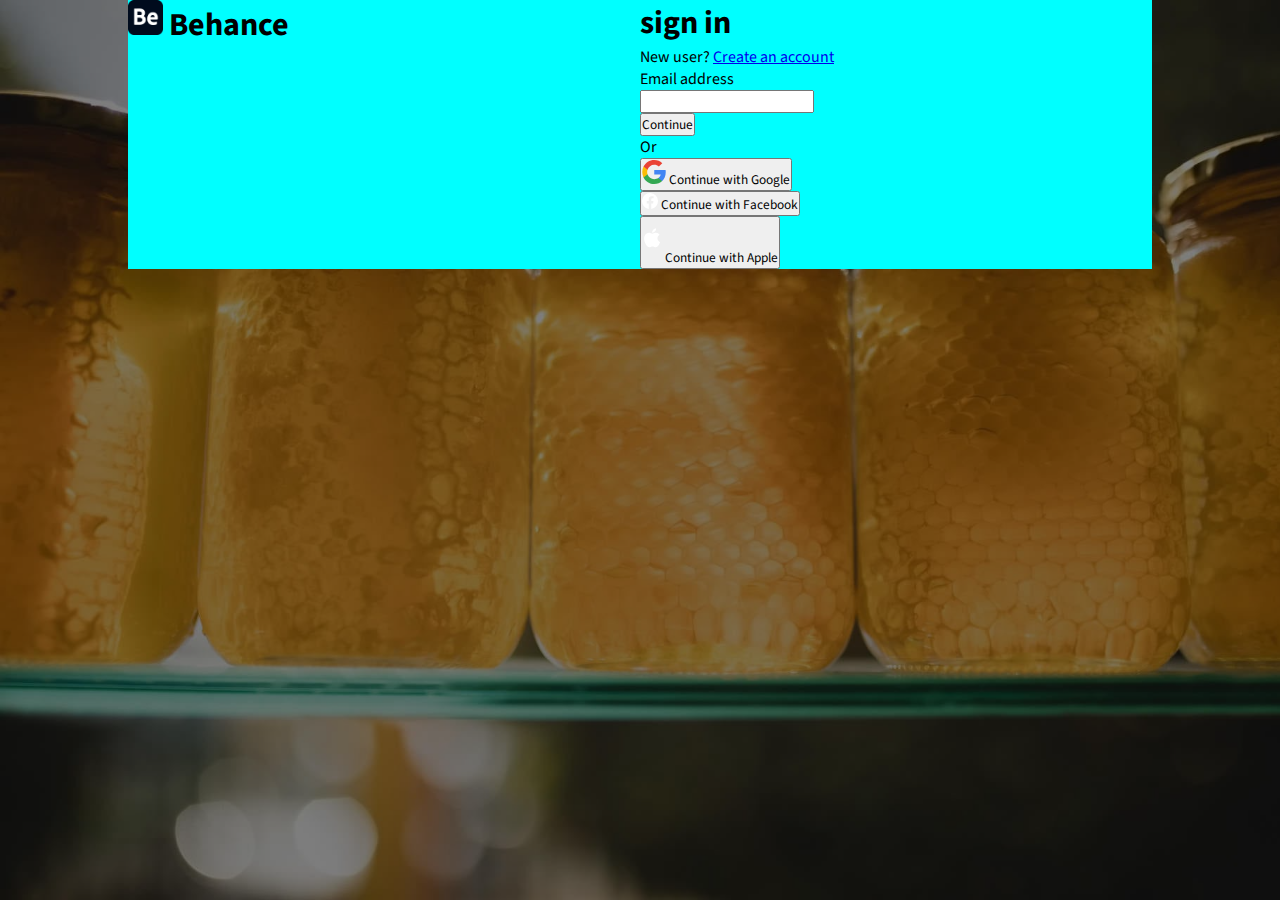
==== Login-Behance/index.html @ 5b4c5afb "LoginPage Behance" ====
<!DOCTYPE html>
<html lang="id">

<head>
  <Title>Behance</Title>
  <!-- font -->
  <link rel="preconnect" href="https://fonts.googleapis.com">
  <link rel="preconnect" href="https://fonts.gstatic.com" crossorigin>
  <link href="https://fonts.googleapis.com/css2?family=Source+Sans+Pro:wght@200&display=swap" rel="stylesheet">
  <!-- css -->
  <link rel="stylesheet" href="css/style.css">
</head>

<body>
  <div class="container satu">
    <div class="container dua">
      <!-- konten kiri -->
      <div class="left">
        <h1> <img class="img" src="img/behance_logo.png" alt="logo behace"> Behance</h1>
      </div>
      <!-- Konten Kanan -->
      <div class="right">
        <h1>sign in</h1>
        <p>New user? <a target="_blank" href="instagram.com/hibnastiar">Create an account</a></p>
        <form>
          <label for="email">Email address</label><br>
          <input type="email"><br>
          <button>Continue</button><br>
          <p>Or</p>
          <button> <img src="img/google_logo.svg" alt="logo google"> Continue with Google</button><br>
          <button> <img src="img/fb_logo.svg" alt="logo fb"> Continue with Facebook</button><br>
          <button> <img src="img/apple_logo.svg" alt="logo apple"> Continue with Apple</button><br>
        </form>
      </div>
    </div>
  </div>
</body>

</html>
---- Login-Behance/css/style.css ----
* {
  margin: 0;
  padding: 0;
  font-family: "Source Sans Pro", sans-serif;
}

/* backgorund */
body {
  background-image: url(../img/bg.jpg);
  background-repeat: no-repeat;
  background-size: cover;
}

/* dark layer */
.container.satu {
  width: 100vw;
  height: 100vh;
  background-color: rgba(0, 0, 0, 0.5);
}

/* Main Container */
.container.dua {
  width: 80vw;
  display: flex;
  margin: auto;
  background-color: aqua;
}

/* Konten Kiri */
.container.dua .left {
  width: 50%;
}

.left img {
  width: 35px;
  height: 35px;
  margin: auto;
}
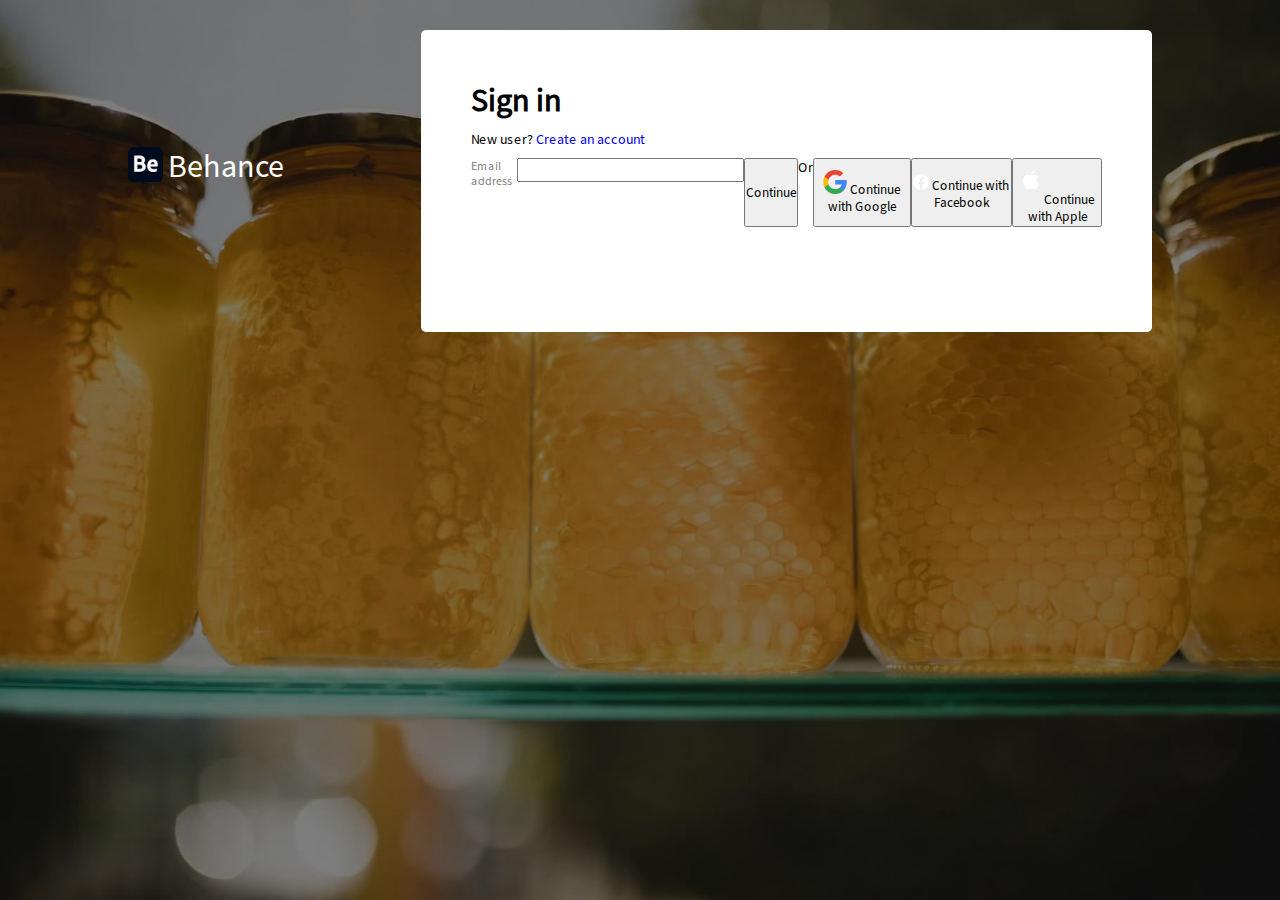
==== commit 216f28bb: "styling form sedikit" ====
--- a/Login-Behance/index.html
+++ b/Login-Behance/index.html
@@ -3,10 +3,6 @@
 
 <head>
   <Title>Behance</Title>
-  <!-- font -->
-  <link rel="preconnect" href="https://fonts.googleapis.com">
-  <link rel="preconnect" href="https://fonts.gstatic.com" crossorigin>
-  <link href="https://fonts.googleapis.com/css2?family=Source+Sans+Pro:wght@200&display=swap" rel="stylesheet">
   <!-- css -->
   <link rel="stylesheet" href="css/style.css">
 </head>
@@ -16,21 +12,26 @@
     <div class="container dua">
       <!-- konten kiri -->
       <div class="left">
-        <h1> <img class="img" src="img/behance_logo.png" alt="logo behace"> Behance</h1>
+        <div class="konten1">
+          <img class="img" src="img/behance_logo.png" alt="logo behace">
+          <h1>Behance</h1>
+        </div>
       </div>
       <!-- Konten Kanan -->
       <div class="right">
-        <h1>sign in</h1>
-        <p>New user? <a target="_blank" href="instagram.com/hibnastiar">Create an account</a></p>
-        <form>
-          <label for="email">Email address</label><br>
-          <input type="email"><br>
-          <button>Continue</button><br>
-          <p>Or</p>
-          <button> <img src="img/google_logo.svg" alt="logo google"> Continue with Google</button><br>
-          <button> <img src="img/fb_logo.svg" alt="logo fb"> Continue with Facebook</button><br>
-          <button> <img src="img/apple_logo.svg" alt="logo apple"> Continue with Apple</button><br>
-        </form>
+        <div class="konten2">
+          <h1>Sign in</h1>
+          <p class="newuser">New user? <a target="_blank" href="instagram.com/hibnastiar">Create an account</a></p>
+          <form>
+            <label class="email" for="email">Email address</label><br>
+            <input class="email" type="email"><br>
+            <button class="continue">Continue</button><br>
+            <p>Or</p>
+            <button> <img src="img/google_logo.svg" alt="logo google"> Continue with Google</button><br>
+            <button> <img src="img/fb_logo.svg" alt="logo fb"> Continue with Facebook</button><br>
+            <button> <img src="img/apple_logo.svg" alt="logo apple"> Continue with Apple</button><br>
+          </form>
+        </div>
       </div>
     </div>
   </div>
--- a/Login-Behance/css/style.css
+++ b/Login-Behance/css/style.css
@@ -1,7 +1,12 @@
+@font-face {
+  font-family: Source Sans Pro;
+  src: url(../font/Source_Sans_Pro/SourceSansPro-Regular.ttf);
+}
+
 * {
   margin: 0;
   padding: 0;
-  font-family: "Source Sans Pro", sans-serif;
+  font-family: Source Sans Pro;
 }
 
 /* backgorund */
@@ -23,16 +28,69 @@
   width: 80vw;
   display: flex;
   margin: auto;
-  background-color: aqua;
 }
 
 /* Konten Kiri */
 .container.dua .left {
+  display: flex;
   width: 50%;
+}
+
+.konten1 {
+  margin: 50% 0px;
 }
 
 .left img {
   width: 35px;
   height: 35px;
-  margin: auto;
 }
+
+.left h1 {
+  font-weight: lighter;
+  color: white;
+  margin-top: -40px;
+  margin-left: 40px;
+}
+
+/* KOnten kanan */
+.container.dua .right {
+  display: flex;
+}
+
+.konten2 {
+  margin-top: 30px;
+  border-radius: 5px;
+  padding: 50px;
+  box-sizing: border-box;
+  background-color: white;
+}
+
+.konten2 h1 {
+  font-weight: 600;
+  margin-bottom: 10px;
+}
+
+.konten2 p {
+  font-size: 14px;
+  margin-bottom: 10px;
+}
+
+.konten2 a {
+  text-decoration: none;
+}
+
+/* Form */
+form {
+  display: flex;
+}
+
+form label.email {
+  font-size: 12px;
+  color: gray;
+}
+
+form input.email {
+  width: 350px;
+  height: 20px;
+  margin-bottom: 20px;
+}
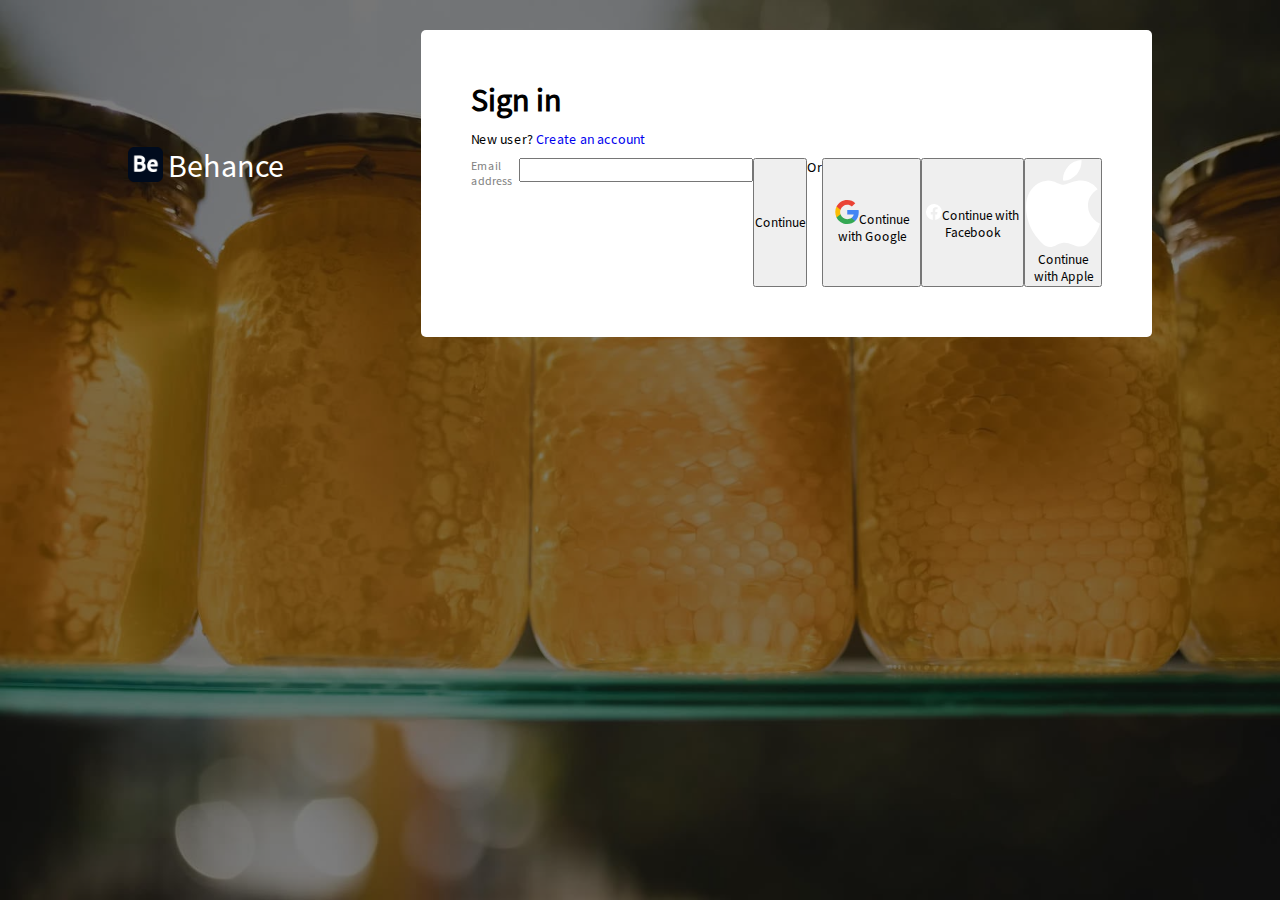
==== commit fc231b99: "add name class in tag button" ====
--- a/Login-Behance/index.html
+++ b/Login-Behance/index.html
@@ -25,11 +25,12 @@
           <form>
             <label class="email" for="email">Email address</label><br>
             <input class="email" type="email"><br>
-            <button class="continue">Continue</button><br>
+            <button class="btn continue">Continue</button><br>
             <p>Or</p>
-            <button> <img src="img/google_logo.svg" alt="logo google"> Continue with Google</button><br>
-            <button> <img src="img/fb_logo.svg" alt="logo fb"> Continue with Facebook</button><br>
-            <button> <img src="img/apple_logo.svg" alt="logo apple"> Continue with Apple</button><br>
+            <button class="btn2 google"> <img src="img/google_logo.svg" alt="logo google">Continue with
+              Google</button><br>
+            <button class="btn2 fb"> <img src="img/fb_logo.svg" alt="logo fb">Continue with Facebook</button><br>
+            <button class="btn2 apple"> <img src="img/apple_logo.svg" alt="logo apple">Continue with Apple</button><br>
           </form>
         </div>
       </div>
